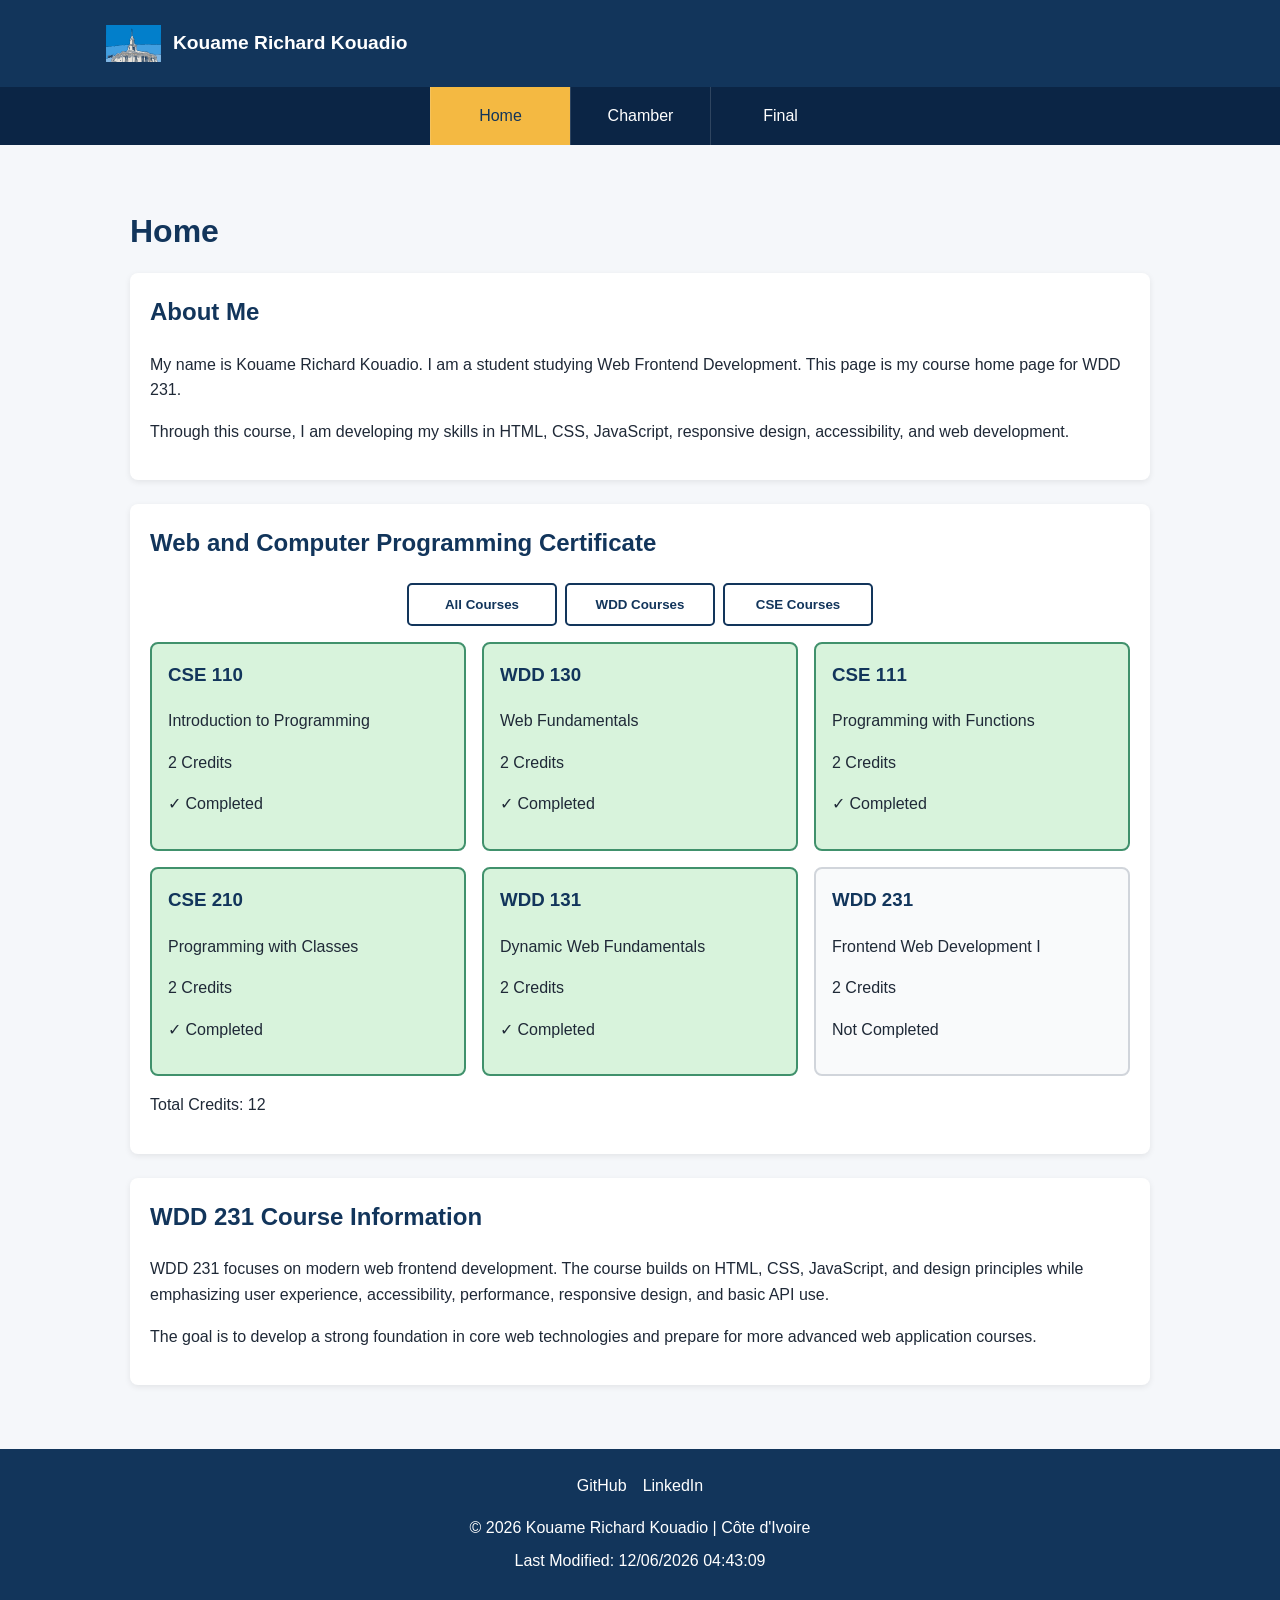
==== index.html @ 1f983106 "Completed Course Home Page" ====
<!DOCTYPE html>
<html lang="en">

<head>
    <meta charset="UTF-8">
    <meta name="viewport" content="width=device-width, initial-scale=1.0">

    <meta name="description" content="WDD 231 Web Frontend Development I course home page for Kouame Richard Kouadio.">
    <meta name="author" content="Kouame Richard Kouadio">

    <title>WDD 231 | Web Frontend Development I</title>

    <link rel="stylesheet" href="styles/small.css">
    <link rel="stylesheet" href="styles/larger.css">

    <script src="scripts/navigation.js" defer></script>
    <script src="scripts/date.js" defer></script>
    <script src="scripts/course.js" defer></script>
</head>

<body>

    <header>
        <div class="site-header">
            <img src="images/logo.svg" alt="WDD 231 logo">
            <span>Kouame Richard Kouadio</span>

            <button id="menu-button" aria-label="Open navigation menu">
                ☰
            </button>
        </div>

        <nav id="navigation">
            <a href="index.html" class="active">Home</a>
            <a href="chamber/index.html">Chamber</a>
            <a href="#">Final</a>
        </nav>
    </header>

    <main>
        <h1>Home</h1>

        <section class="student-info">
            <h2>About Me</h2>

            <p>
                My name is Kouame Richard Kouadio. I am a student studying
                Web Frontend Development. This page is my course home page
                for WDD 231.
            </p>

            <p>
                Through this course, I am developing my skills in HTML, CSS,
                JavaScript, responsive design, accessibility, and web development.
            </p>
        </section>

        <section class="certificate">
            <h2>Web and Computer Programming Certificate</h2>

            <div class="course-filters">
                <button id="all-courses">All Courses</button>
                <button id="wdd-courses">WDD Courses</button>
                <button id="cse-courses">CSE Courses</button>
            </div>

            <div id="course-list"></div>

            <p class="credit-total">
                Total Credits:
                <span id="total-credits">0</span>
            </p>
        </section>

        <section class="course-information">
            <h2>WDD 231 Course Information</h2>

            <p>
                WDD 231 focuses on modern web frontend development. The course
                builds on HTML, CSS, JavaScript, and design principles while
                emphasizing user experience, accessibility, performance,
                responsive design, and basic API use.
            </p>

            <p>
                The goal is to develop a strong foundation in core web
                technologies and prepare for more advanced web application
                courses.
            </p>
        </section>
    </main>

    <footer>
        <div class="social-links">
            <a href="https://github.com/Richard-Kouadio" target="_blank" rel="noopener">
                GitHub
            </a>

            <a href="#" target="_blank" rel="noopener">
                LinkedIn
            </a>
        </div>

        <p>
            &copy; <span id="currentyear"></span>
            Kouame Richard Kouadio | Côte d'Ivoire
        </p>

        <p id="lastModified"></p>
    </footer>

</body>

</html>
---- styles/small.css ----
/* ------------------------------
   General Styles
--------------------------------- */

* {
    box-sizing: border-box;
}

body {
    margin: 0;
    font-family: Arial, sans-serif;
    line-height: 1.6;
    color: #1f2937;
    background-color: #f5f7fa;
}

img {
    max-width: 100%;
    height: auto;
}

a {
    color: inherit;
}

/* ------------------------------
   Header
--------------------------------- */

header {
    background-color: #12355b;
    color: white;
}

.site-header {
    display: flex;
    align-items: center;
    justify-content: space-between;
    padding: 1rem;
}

.site-header img {
    width: 55px;
    height: 55px;
}

.site-header span {
    flex: 1;
    margin-left: 0.75rem;
    font-size: 1.2rem;
    font-weight: bold;
}

#menu-button {
    border: none;
    background: transparent;
    color: white;
    font-size: 2rem;
    cursor: pointer;
}

/* ------------------------------
   Navigation
--------------------------------- */

nav {
    display: none;
    flex-direction: column;
    background-color: #0b2545;
}

nav.open {
    display: flex;
}

nav a {
    padding: 1rem;
    color: white;
    text-decoration: none;
    text-align: center;
    border-top: 1px solid rgba(255, 255, 255, 0.2);
}

nav a:hover,
nav a.active {
    background-color: #f4b942;
    color: #12355b;
}

/* ------------------------------
   Main
--------------------------------- */

main {
    width: 100%;
    max-width: 1100px;
    margin: 0 auto;
    padding: 1rem;
}

h1 {
    color: #12355b;
    margin-bottom: 1rem;
}

section {
    background-color: white;
    margin-bottom: 1.5rem;
    padding: 1.25rem;
    border-radius: 8px;
    box-shadow: 0 2px 6px rgba(0, 0, 0, 0.08);
}

section h2 {
    margin-top: 0;
    color: #12355b;
}

/* ------------------------------
   Course Filters
--------------------------------- */

.course-filters {
    display: flex;
    flex-direction: column;
    gap: 0.5rem;
    margin-bottom: 1rem;
}

.course-filters button {
    padding: 0.75rem;
    border: 2px solid #12355b;
    border-radius: 5px;
    background-color: white;
    color: #12355b;
    font-weight: bold;
    cursor: pointer;
}

.course-filters button:hover {
    background-color: #f4b942;
}

/* ------------------------------
   Course Cards
--------------------------------- */

#course-list {
    display: grid;
    gap: 1rem;
}

.course-card {
    padding: 1rem;
    border: 2px solid #d1d5db;
    border-radius: 8px;
    background-color: #f9fafb;
}

.course-card h3 {
    margin-top: 0;
    color: #12355b;
}

.course-card.completed {
    background-color: #d8f3dc;
    border-color: #40916c;
}

/* ------------------------------
   Footer
--------------------------------- */

footer {
    background-color: #12355b;
    color: white;
    text-align: center;
    padding: 1.5rem 1rem;
}

.social-links {
    display: flex;
    justify-content: center;
    gap: 1rem;
    margin-bottom: 1rem;
}

.social-links a {
    color: white;
    text-decoration: none;
}

.social-links a:hover {
    color: #f4b942;
}

footer p {
    margin: 0.5rem 0;
}
---- styles/larger.css ----
/* ------------------------------
   Larger Screen Styles
--------------------------------- */

@media screen and (min-width: 700px) {

    .site-header {
        max-width: 1100px;
        margin: 0 auto;
    }

    #menu-button {
        display: none;
    }

    nav {
        display: flex;
        flex-direction: row;
        justify-content: center;
        background-color: #0b2545;
    }

    nav a {
        min-width: 140px;
        border-top: none;
        border-left: 1px solid rgba(255, 255, 255, 0.15);
    }

    main {
        padding: 2rem;
    }

    .course-filters {
        flex-direction: row;
        justify-content: center;
    }

    .course-filters button {
        min-width: 150px;
    }

    #course-list {
        grid-template-columns: repeat(2, 1fr);
    }
}

/* ------------------------------
   Extra Large Screens
--------------------------------- */

@media screen and (min-width: 1000px) {

    #course-list {
        grid-template-columns: repeat(3, 1fr);
    }

    main {
        padding: 2.5rem;
    }
}
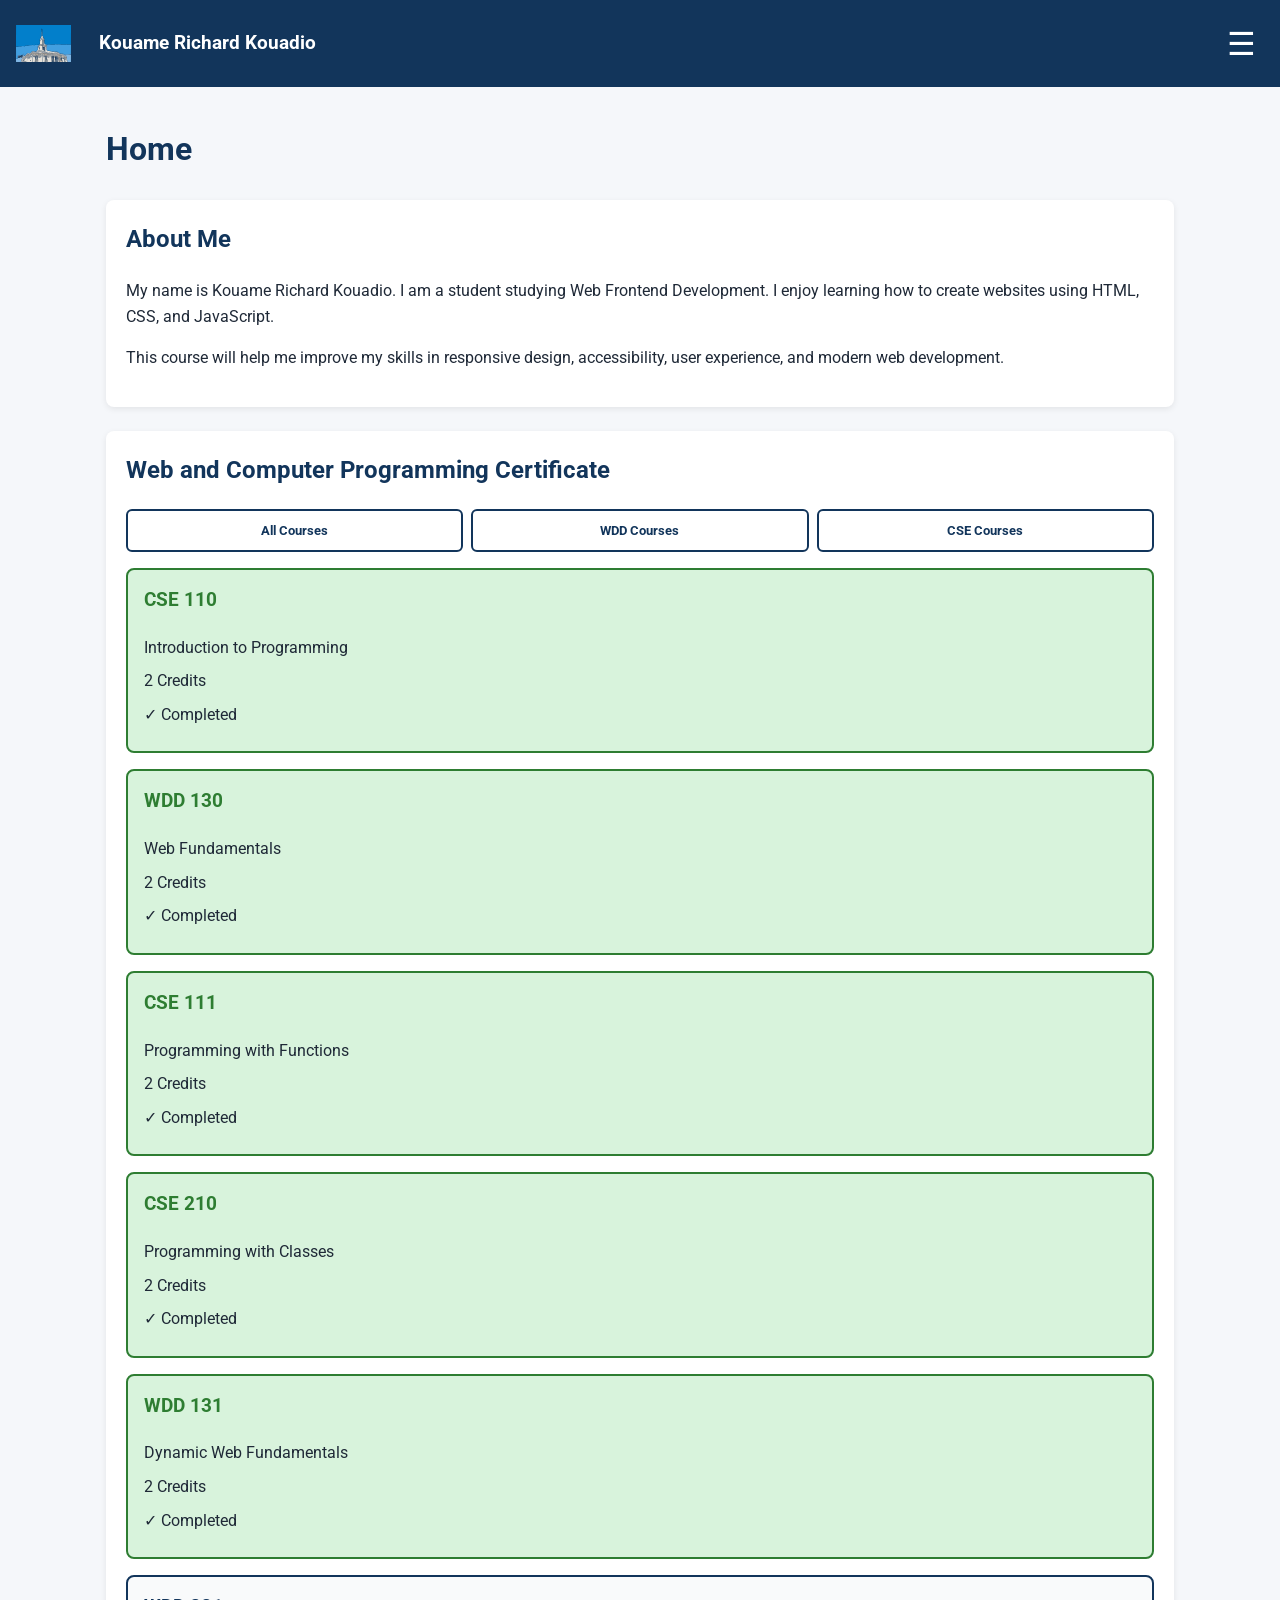
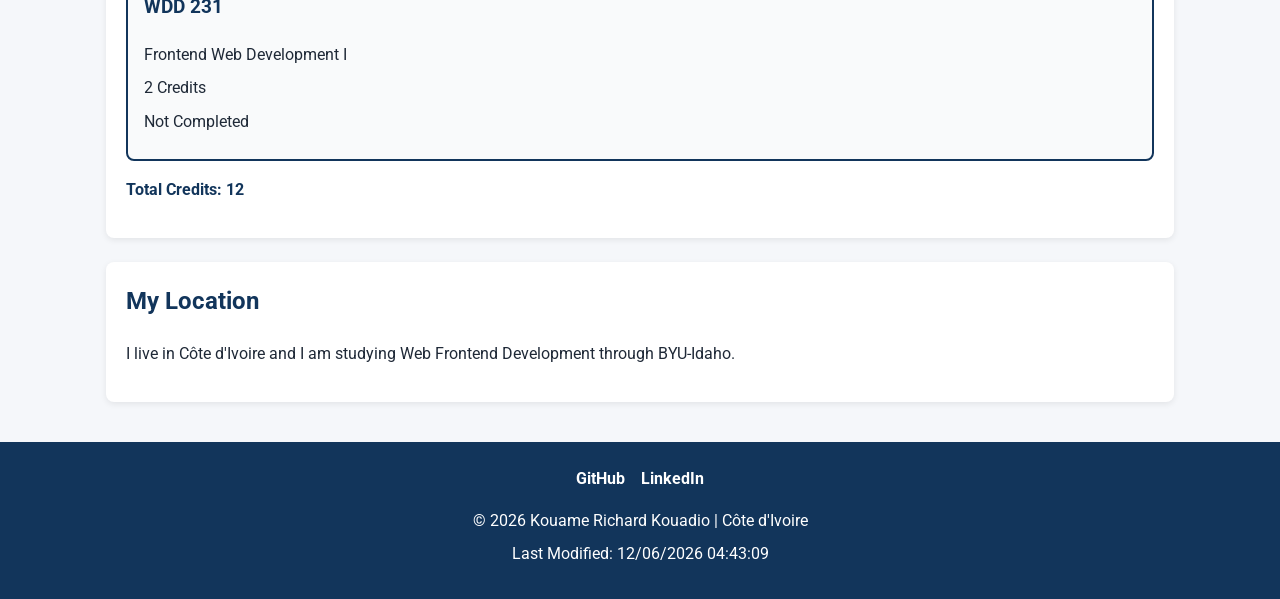
==== commit e0ea0eff: "Update home page with Google Fonts" ====
--- a/index.html
+++ b/index.html
@@ -5,14 +5,22 @@
     <meta charset="UTF-8">
     <meta name="viewport" content="width=device-width, initial-scale=1.0">
 
+    <title>WDD 231 | Web Frontend Development I</title>
+
     <meta name="description" content="WDD 231 Web Frontend Development I course home page for Kouame Richard Kouadio.">
+
     <meta name="author" content="Kouame Richard Kouadio">
 
-    <title>WDD 231 | Web Frontend Development I</title>
+    <!-- Google Fonts -->
+    <link rel="preconnect" href="https://fonts.googleapis.com">
+    <link rel="preconnect" href="https://fonts.gstatic.com" crossorigin>
+    <link href="https://fonts.googleapis.com/css2?family=Roboto:wght@400;500;700&display=swap" rel="stylesheet">
 
+    <!-- CSS -->
     <link rel="stylesheet" href="styles/small.css">
     <link rel="stylesheet" href="styles/larger.css">
 
+    <!-- JavaScript -->
     <script src="scripts/navigation.js" defer></script>
     <script src="scripts/date.js" defer></script>
     <script src="scripts/course.js" defer></script>
@@ -40,18 +48,17 @@
     <main>
         <h1>Home</h1>
 
-        <section class="student-info">
+        <section class="about">
             <h2>About Me</h2>
-
             <p>
                 My name is Kouame Richard Kouadio. I am a student studying
-                Web Frontend Development. This page is my course home page
-                for WDD 231.
+                Web Frontend Development. I enjoy learning how to create
+                websites using HTML, CSS, and JavaScript.
             </p>
-
             <p>
-                Through this course, I am developing my skills in HTML, CSS,
-                JavaScript, responsive design, accessibility, and web development.
+                This course will help me improve my skills in responsive
+                design, accessibility, user experience, and modern web
+                development.
             </p>
         </section>
 
@@ -59,12 +66,12 @@
             <h2>Web and Computer Programming Certificate</h2>
 
             <div class="course-filters">
-                <button id="all-courses">All Courses</button>
-                <button id="wdd-courses">WDD Courses</button>
-                <button id="cse-courses">CSE Courses</button>
+                <button id="all-courses" type="button">All Courses</button>
+                <button id="wdd-courses" type="button">WDD Courses</button>
+                <button id="cse-courses" type="button">CSE Courses</button>
             </div>
 
-            <div id="course-list"></div>
+            <div id="course-list" class="course-list"></div>
 
             <p class="credit-total">
                 Total Credits:
@@ -72,38 +79,30 @@
             </p>
         </section>
 
-        <section class="course-information">
-            <h2>WDD 231 Course Information</h2>
-
+        <section class="location">
+            <h2>My Location</h2>
             <p>
-                WDD 231 focuses on modern web frontend development. The course
-                builds on HTML, CSS, JavaScript, and design principles while
-                emphasizing user experience, accessibility, performance,
-                responsive design, and basic API use.
-            </p>
-
-            <p>
-                The goal is to develop a strong foundation in core web
-                technologies and prepare for more advanced web application
-                courses.
+                I live in Côte d'Ivoire and I am studying Web Frontend
+                Development through BYU-Idaho.
             </p>
         </section>
     </main>
 
     <footer>
         <div class="social-links">
-            <a href="https://github.com/Richard-Kouadio" target="_blank" rel="noopener">
+            <a href="https://github.com/Richard-Kouadio" target="_blank" rel="noopener noreferrer" aria-label="GitHub">
                 GitHub
             </a>
 
-            <a href="#" target="_blank" rel="noopener">
+            <a href="https://www.linkedin.com/" target="_blank" rel="noopener noreferrer" aria-label="LinkedIn">
                 LinkedIn
             </a>
         </div>
 
         <p>
             &copy; <span id="currentyear"></span>
-            Kouame Richard Kouadio | Côte d'Ivoire
+            Kouame Richard Kouadio
+            | Côte d'Ivoire
         </p>
 
         <p id="lastModified"></p>
--- a/styles/larger.css
+++ b/styles/larger.css
@@ -1,60 +1,234 @@
 /* ------------------------------
-   Larger Screen Styles
---------------------------------- */
-
-@media screen and (min-width: 700px) {
-
-    .site-header {
-        max-width: 1100px;
-        margin: 0 auto;
-    }
-
-    #menu-button {
-        display: none;
-    }
-
-    nav {
-        display: flex;
-        flex-direction: row;
-        justify-content: center;
-        background-color: #0b2545;
-    }
-
-    nav a {
-        min-width: 140px;
-        border-top: none;
-        border-left: 1px solid rgba(255, 255, 255, 0.15);
-    }
-
-    main {
-        padding: 2rem;
-    }
-
+   Base Styles
+--------------------------------- */
+
+* {
+    box-sizing: border-box;
+}
+
+body {
+    margin: 0;
+    font-family: "Roboto", sans-serif;
+    color: #1f2937;
+    background-color: #f5f7fa;
+    line-height: 1.6;
+}
+
+img {
+    max-width: 100%;
+    height: auto;
+}
+
+a {
+    color: inherit;
+}
+
+button,
+a {
+    font-family: inherit;
+}
+
+/* ------------------------------
+   Header
+--------------------------------- */
+
+header {
+    background-color: #12355b;
+    color: white;
+}
+
+.site-header {
+    display: flex;
+    align-items: center;
+    gap: 1rem;
+    padding: 1rem;
+}
+
+.site-header img {
+    width: 55px;
+    height: 55px;
+}
+
+.site-header span {
+    flex: 1;
+    font-size: 1.2rem;
+    font-weight: 700;
+}
+
+#menu-button {
+    border: none;
+    background-color: transparent;
+    color: white;
+    font-size: 2rem;
+    cursor: pointer;
+    padding: 0.25rem 0.5rem;
+}
+
+/* ------------------------------
+   Navigation
+--------------------------------- */
+
+nav {
+    display: none;
+    flex-direction: column;
+    background-color: #0b2545;
+}
+
+nav.open {
+    display: flex;
+}
+
+nav a {
+    color: white;
+    text-decoration: none;
+    padding: 0.9rem 1rem;
+    text-align: center;
+    font-weight: 500;
+}
+
+nav a:hover,
+nav a.active {
+    background-color: #f4b942;
+    color: #12355b;
+}
+
+/* ------------------------------
+   Main
+--------------------------------- */
+
+main {
+    width: 100%;
+    max-width: 1100px;
+    margin: 0 auto;
+    padding: 1rem;
+}
+
+h1 {
+    color: #12355b;
+    margin-bottom: 1.5rem;
+}
+
+section {
+    background-color: white;
+    padding: 1.25rem;
+    margin-bottom: 1.5rem;
+    border-radius: 8px;
+}
+
+section h2 {
+    color: #12355b;
+    margin-top: 0;
+}
+
+/* ------------------------------
+   Course Filters
+--------------------------------- */
+
+.course-filters {
+    display: flex;
+    flex-direction: column;
+    gap: 0.5rem;
+    margin-bottom: 1rem;
+}
+
+.course-filters button {
+    border: 2px solid #12355b;
+    background-color: white;
+    color: #12355b;
+    padding: 0.75rem 1rem;
+    border-radius: 6px;
+    font-weight: 700;
+    cursor: pointer;
+}
+
+.course-filters button:hover {
+    background-color: #f4b942;
+}
+
+/* ------------------------------
+   Course Cards
+--------------------------------- */
+
+.course-list {
+    display: grid;
+    grid-template-columns: 1fr;
+    gap: 1rem;
+}
+
+.course-card {
+    background-color: #f9fafb;
+    border: 2px solid #12355b;
+    border-radius: 8px;
+    padding: 1rem;
+}
+
+.course-card.completed {
+    background-color: #d8f3dc;
+    border-color: #2e7d32;
+}
+
+.course-card h3 {
+    margin-top: 0;
+    color: #12355b;
+}
+
+.course-card.completed h3 {
+    color: #2e7d32;
+}
+
+.course-card p {
+    margin: 0.5rem 0;
+}
+
+.credit-total {
+    font-weight: 700;
+    color: #12355b;
+    margin-top: 1rem;
+}
+
+/* ------------------------------
+   Footer
+--------------------------------- */
+
+footer {
+    background-color: #12355b;
+    color: white;
+    text-align: center;
+    padding: 1.5rem 1rem;
+}
+
+.social-links {
+    display: flex;
+    justify-content: center;
+    gap: 1rem;
+    margin-bottom: 1rem;
+}
+
+.social-links a {
+    color: white;
+    text-decoration: none;
+    font-weight: 700;
+}
+
+.social-links a:hover {
+    color: #f4b942;
+}
+
+footer p {
+    margin: 0.5rem 0;
+}
+
+/* ------------------------------
+   Small Screen Improvements
+--------------------------------- */
+
+@media screen and (min-width: 480px) {
     .course-filters {
         flex-direction: row;
         justify-content: center;
     }
 
     .course-filters button {
-        min-width: 150px;
-    }
-
-    #course-list {
-        grid-template-columns: repeat(2, 1fr);
-    }
-}
-
-/* ------------------------------
-   Extra Large Screens
---------------------------------- */
-
-@media screen and (min-width: 1000px) {
-
-    #course-list {
-        grid-template-columns: repeat(3, 1fr);
-    }
-
-    main {
-        padding: 2.5rem;
+        flex: 1;
     }
 }
